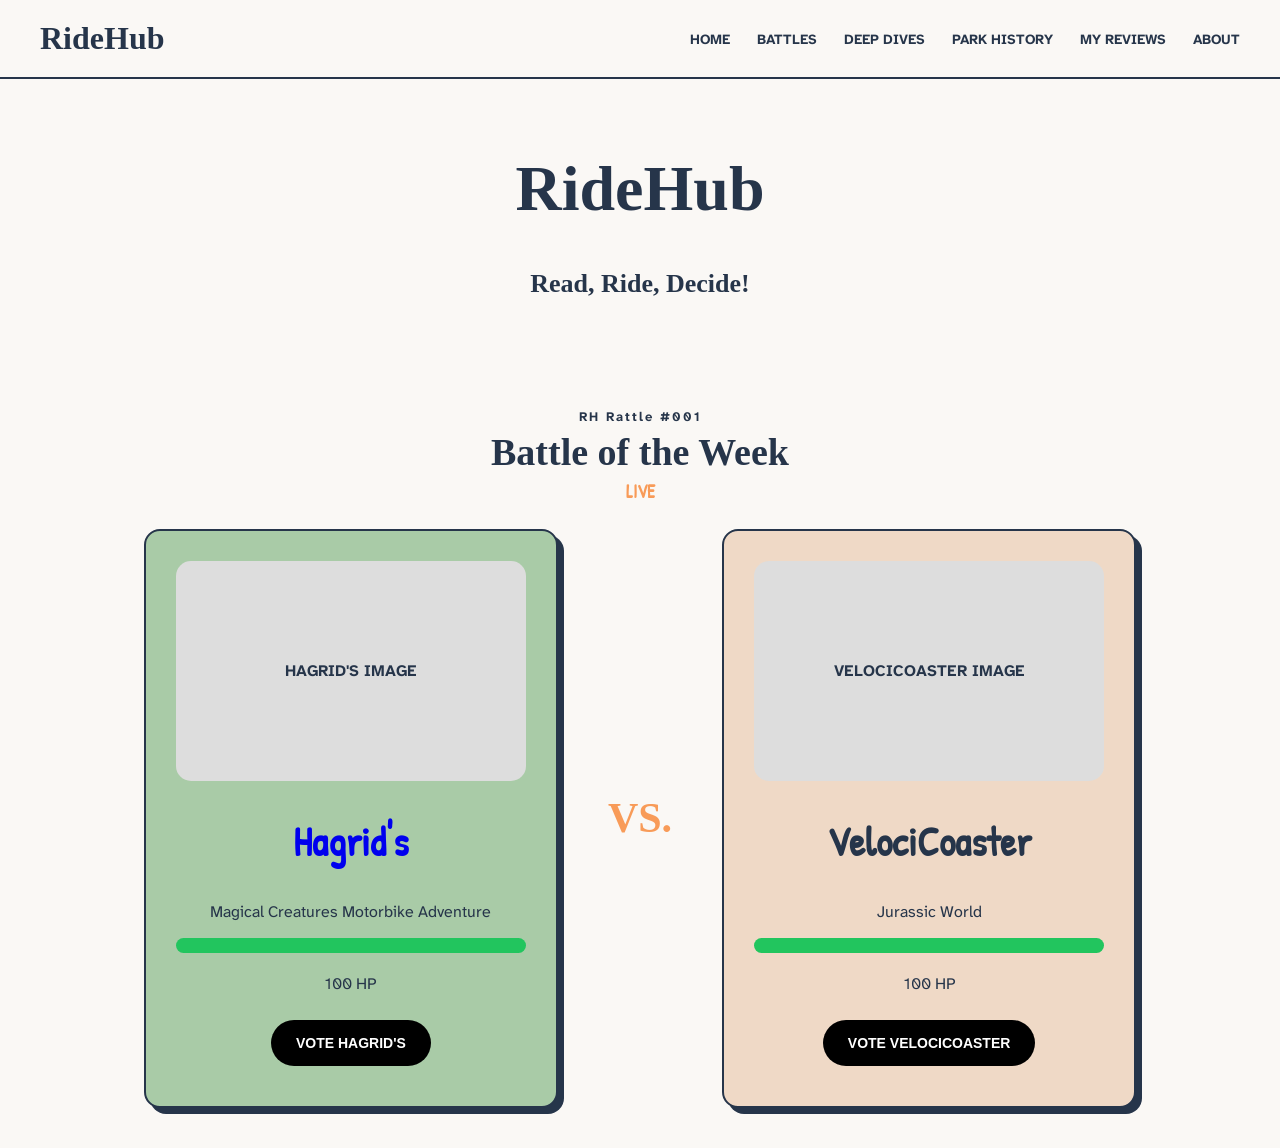
==== index.html @ b3d39722 "Add files via upload" ====
<!DOCTYPE html>
<html lang="en">

<head>
    <meta charset="UTF-8">
    <meta name="viewport" content="width=device-width, initial-scale=1.0">

    <title>RideHub</title>

<link rel="preconnect" href="https://fonts.googleapis.com">
<link rel="preconnect" href="https://fonts.gstatic.com" crossorigin>
<link href="https://fonts.googleapis.com/css2?family=Atkinson+Hyperlegible+Next:wght@400;700&family=Mountains+of+Christmas:wght@400;700&family=Patrick+Hand&display=swap" rel="stylesheet">

    <link rel="stylesheet" href="style.css">
</head>

<body>

    <nav>
        <div class="logo">RideHub</div>

        <div class="nav-links">
            <a href="#">HOME</a>
            <a href="#">BATTLES</a>
            <a href="#">DEEP DIVES</a>
            <a href="#">PARK HISTORY</a>
            <a href="#">MY REVIEWS</a>
            <a href="#">ABOUT</a>
        </div>
    </nav>

    <header>
        <h1>RideHub</h1>
        <p class="tagline">Read, Ride, Decide!</p>
    </header>

    <main>

        <section class="battle">

            <div class="battle-heading">
                <p class="battle-number">RH Rattle #001</p>
                <h2 class="battle-title">Battle of the Week</h2>
                <p class="live-label">LIVE</p>
            </div>
    

            <div class="fighters">

                <div class="fighter hagrids">

                    <div class="ride-image">
                    HAGRID'S IMAGE
                    </div>

                    <h2>
                        <a href="articles/hagrids-vs-velocicoaster.html">Hagrid's</a>
                    </h2>
                    <p>Magical Creatures Motorbike Adventure</p>
                    <div class="health-bar">
                        <div class="health" id="hagrids-health"></div>
                    </div>

                    <p id="hagrids-hp">100 HP</p>
                    <button onclick="voteHagrids()">VOTE HAGRID'S</button>
                </div>

                <div class="versus">
                    VS.
                </div>

                <div class="fighter velocicoaster">

                    <div class="ride-image">
                    VELOCICOASTER IMAGE
                    </div>

                    <h2>VelociCoaster</h2>
                    <p>Jurassic World</p>
                    <div class="health-bar">
                        <div class="health" id="veloci-health"></div>
                    </div>

                    <p id="veloci-hp">100 HP</p>
                    <button onclick="voteVelociCoaster()">VOTE VELOCICOASTER</button>
                </div>

            </div>

        </section>

    </main>

    <script src="script.js"></script>

</body>

</html>
---- style.css ----
body {
    font-family: "Atkinson Hyperlegible Next", sans-serif;
    text-align: center;
    margin: 0;
    background-color: hsl(36, 33%, 97%);
    color: #26354A;
}

header {
    padding: 30px;
}

h1 {
    font-family: "Mountains of Christmas", cursive;
    font-size: 64px;
    font-weight: 700;
}

.tagline {
    font-family: "Mountains of Christmas", cursive;
    font-size: 26px;
    font-weight: 700;
}

main {
    padding: 40px 20px;
}

.battle {
    max-width: 1000px;
    margin: auto;
}

.battle-heading {
    margin-bottom: 25px
}

.battle-number {
    font-family: "Atkinson Hyperlegible Next", sans-serif;
    font-size: 13px;
    font-weight: 700;
    letter-spacing: 2px;
    margin-bottom: 5px;
}

.battle-title {
    font-family: "Mountains of Christmas", cursive;
    font-size: 38px;
    margin: 0;
}

.live-label {
    font-family: "Patrick Hand", cursive;
    font-size: 18px;
    font-weight: bold;
    color: #F89B58;
    margin-top: 5px;
}

.fighters {
    display: flex;
    justify-content: center;
    align-items: center;
    gap: 50px;
}

.fighter {
    width: 350px;
    padding: 30px;
    border: 2px solid #26354A;
    border-radius: 16px;
    box-shadow: 6px 6px 0 #26354A
}

.fighter h2 {
    font-family: "Patrick Hand", cursive;
    font-size: 40px;
}

.fighter h2 a:hover {
    font-size: 48px;
    text-decoration: none;
    color: #26354A;
}

.fighter h2 a {
    text-decoration: none;;
}

.fighter h2 a:visited {
    color: #26354A;
}

.versus {
    font-family: "Mountains of Christmas", cursive;
    font-size: 42px;
    font-weight: 700;
    color: #F89B58
}

button {
    font-size: 14px;
    font-weight: bold;
    padding: 15px 25px;
    margin: 10px;
    cursor: pointer;

    background-color: #000000;
    color: #ffffff;

    border: none;
    border-radius: 50px;
}

@media (max-width: 700px) {

    .fighters {
        flex-direction: column;
        gap: 20px;
    }

    .fighter {
        width: auto;
    }

    h1 {
        font-size: 36px;
    }

}

nav {
    display: flex;
    justify-content: space-between;
    align-items: center;
    padding: 20px 40px;
    border-bottom: 2px solid #26354A;
}

.logo {
    font-family: "Mountains of Christmas", cursive;
    font-size: 32px;
    font-weight: 700;
}

.nav-links {
    display: flex;
    gap: 27px;
}

.nav-links a {
    color: #26354A;
    text-decoration: none;
    font-size: 14px;
    font-weight: bold;
}

button:hover {
    transform: scale(1.05);
    font-size:18px;
}

.hagrids {
    background-color: #a9cba7;
}

.velocicoaster {
    background-color: #efd9c6;
}

.ride-image {
    height: 220px;
    background-color: #dddddd;

    display: flex;
    justify-content: center;
    align-items: center;

    border-radius: 15px;
    margin-bottom: 25px;

    font-weight: bold;
}

.health-bar {
    width: 100%;
    height: 15px;

    background-color: #dddddd;

    border-radius: 20px;

    overflow: hidden;

    margin-bottom: 20px;
}

.health {
    width: 100%;
    height: 100%;

    background-color: #22c55e;
}
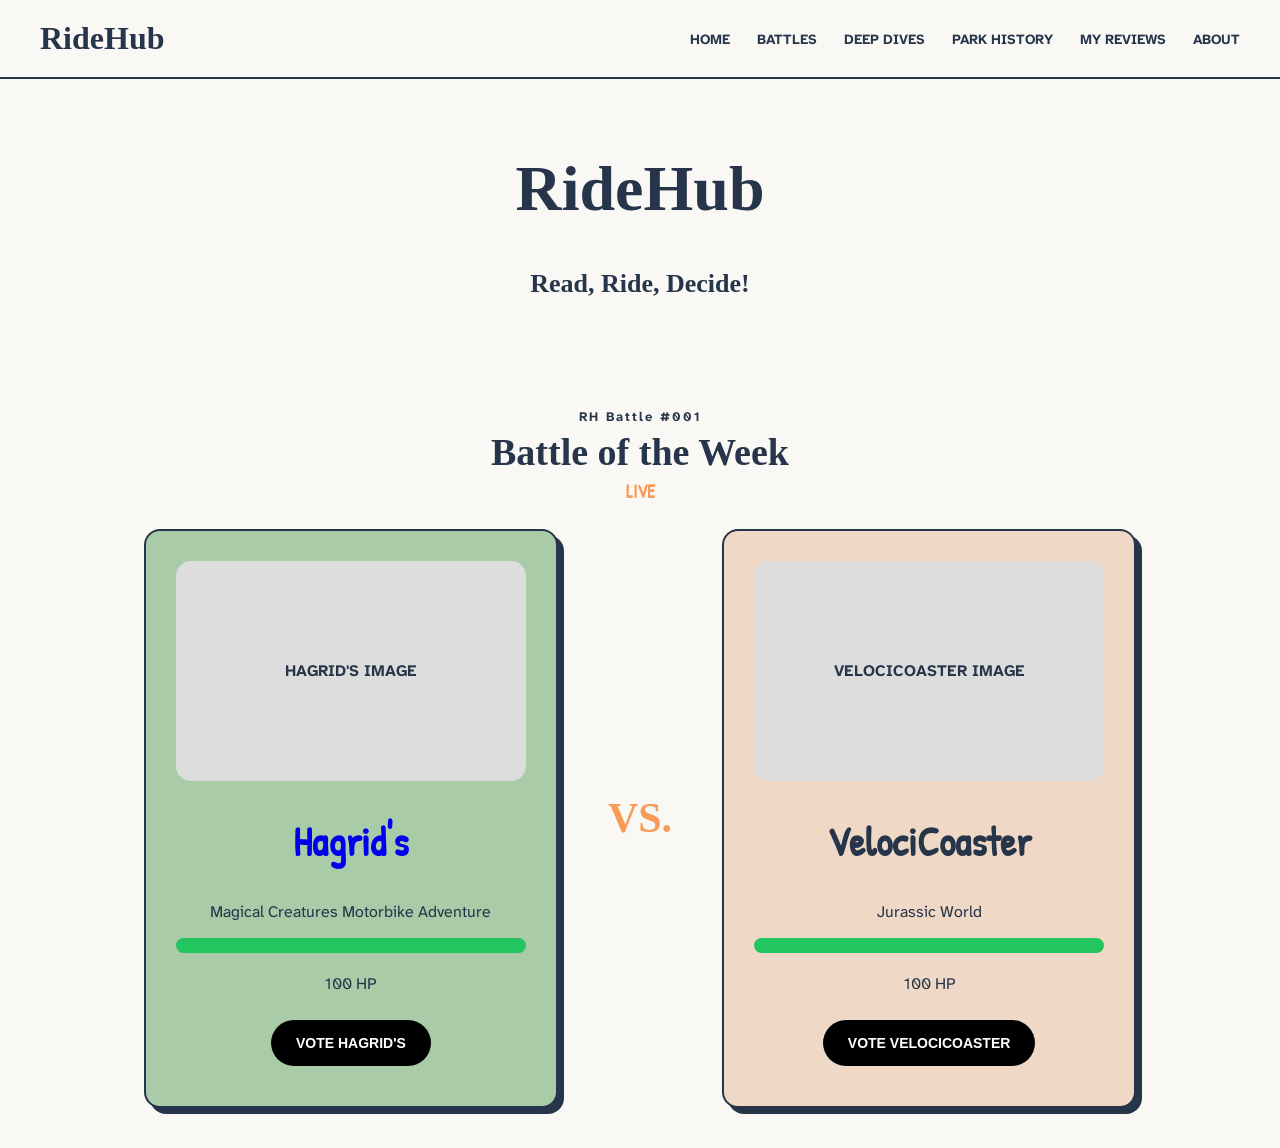
==== commit 027fbf44: "Add files via upload" ====
--- a/index.html
+++ b/index.html
@@ -39,7 +39,7 @@
         <section class="battle">
 
             <div class="battle-heading">
-                <p class="battle-number">RH Rattle #001</p>
+                <p class="battle-number">RH Battle #001</p>
                 <h2 class="battle-title">Battle of the Week</h2>
                 <p class="live-label">LIVE</p>
             </div>
--- a/style.css
+++ b/style.css
@@ -200,4 +200,18 @@
     height: 100%;
 
     background-color: #22c55e;
+}
+
+.logo a:visited {
+    color: #26354A;
+}
+
+.logo a {
+    color: #26354A;
+    text-decoration: none;
+    display: inline-block;
+}
+
+.logo a:hover {
+    transform: scale(1.05);
 }
